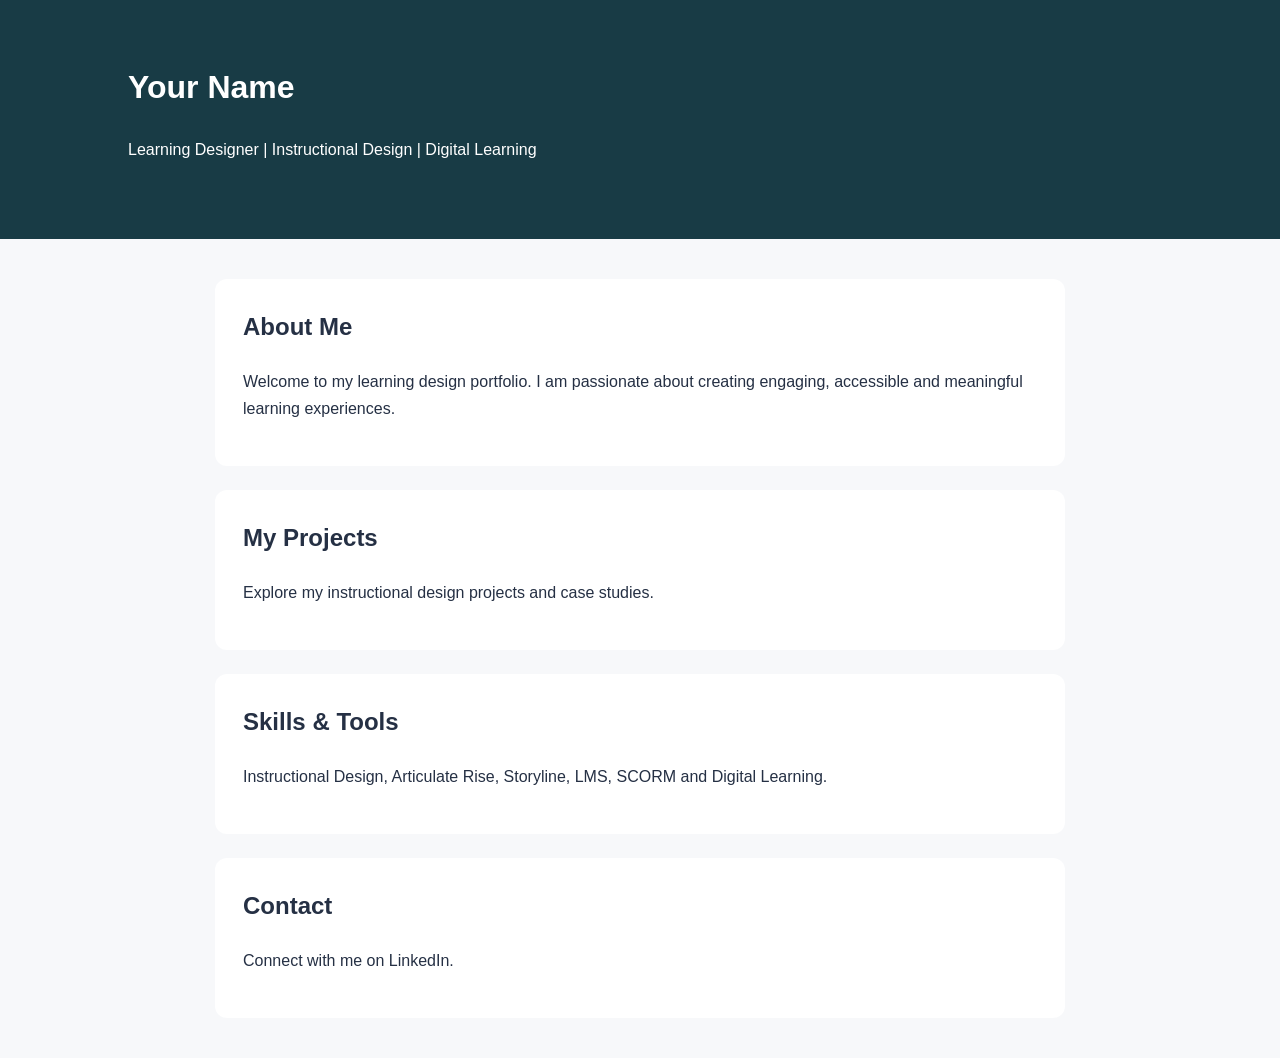
==== index.html @ a1af69f8 "Update index.html" ====
<!DOCTYPE html>
<html lang="en">
<head>
  <meta charset="UTF-8">
  <meta name="viewport" content="width=device-width, initial-scale=1.0">
  <title>My Learning Design Portfolio</title>
  <style>
    body {
      font-family: Arial, sans-serif;
      background: #f7f8fa;
      color: #253044;
      margin: 0;
      line-height: 1.7;
    }

    header {
      background: #183b45;
      color: white;
      padding: 60px 10%;
    }

    main {
      max-width: 850px;
      margin: 40px auto;
      padding: 0 24px;
    }

    section {
      background: white;
      padding: 28px;
      margin-bottom: 24px;
      border-radius: 12px;
    }

    h1, h2 {
      margin-top: 0;
    }

    a {
      color: #187b80;
    }
  </style>
</head>

<body>

  <header>
    <h1>Your Name</h1>
    <p>Learning Designer | Instructional Design | Digital Learning</p>
  </header>

  <main>

    <section>
      <h2>About Me</h2>
      <p>
        Welcome to my learning design portfolio.
        I am passionate about creating engaging,
        accessible and meaningful learning experiences.
      </p>
    </section>

    <section>
      <h2>My Projects</h2>
      <p>Explore my instructional design projects and case studies.</p>
    </section>

    <section>
      <h2>Skills & Tools</h2>
      <p>Instructional Design, Articulate Rise,
      Storyline, LMS, SCORM and Digital Learning.</p>
    </section>

    <section>
      <h2>Contact</h2>
      <p>Connect with me on LinkedIn.</p>
    </section>

  </main>

</body>
</html>
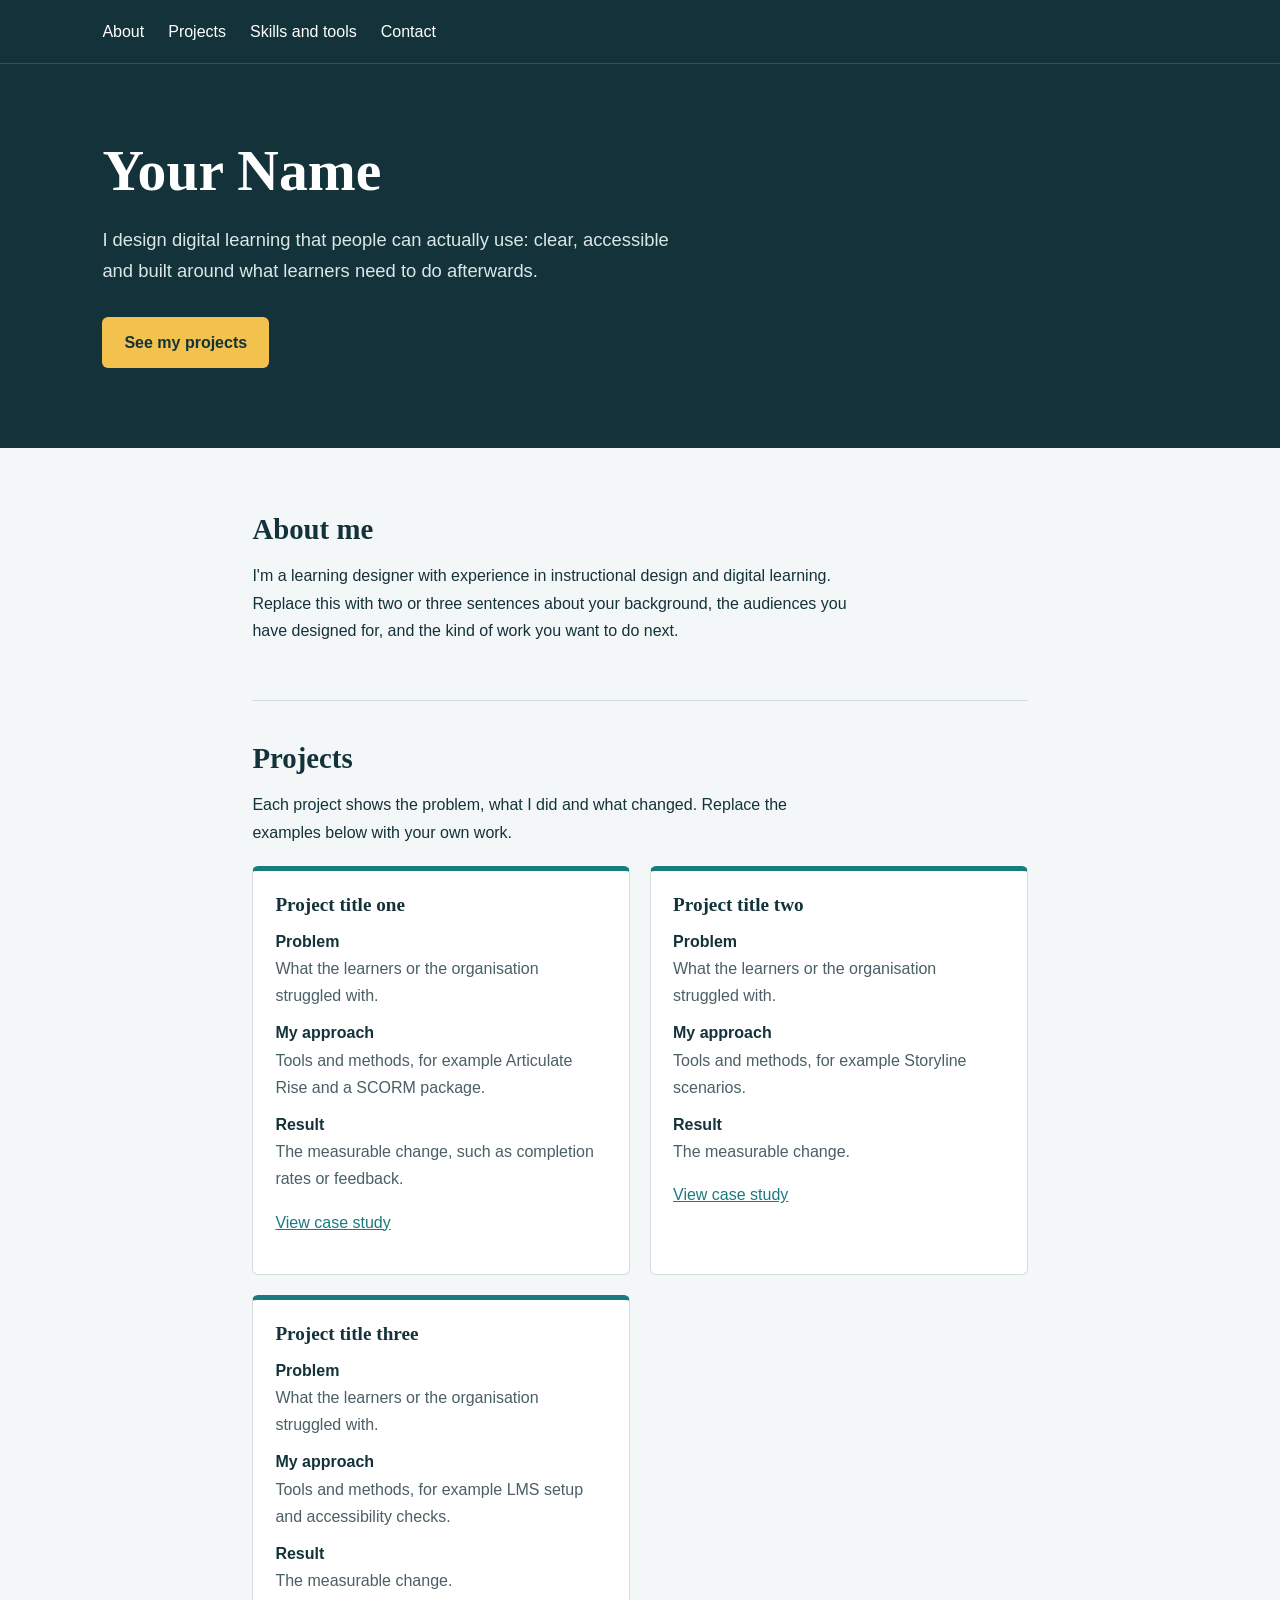
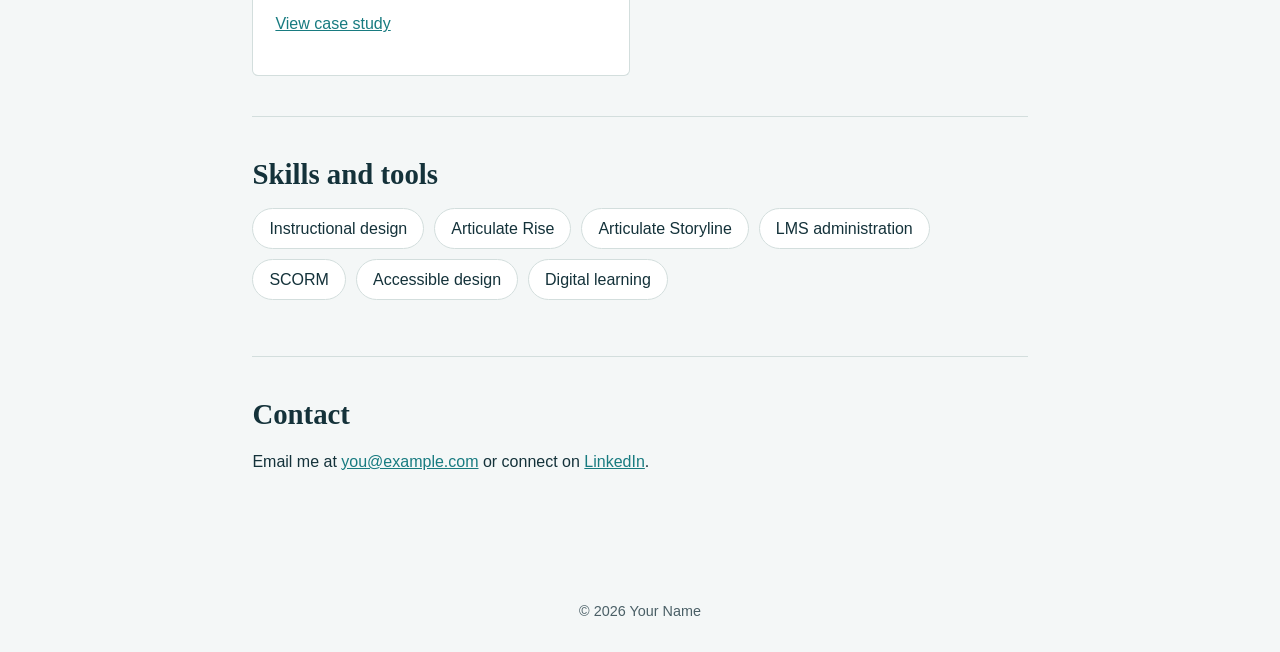
==== commit f46cb4c3: "Update index.html" ====
--- a/index.html
+++ b/index.html
@@ -3,80 +3,223 @@
 <head>
   <meta charset="UTF-8">
   <meta name="viewport" content="width=device-width, initial-scale=1.0">
-  <title>My Learning Design Portfolio</title>
+  <title>Your Name | Learning Designer</title>
+  <meta name="description" content="Portfolio of Your Name, a learning designer creating accessible, engaging digital learning experiences.">
   <style>
+    :root {
+      --ink: #14323a;
+      --paper: #f4f7f7;
+      --card: #ffffff;
+      --teal: #187b80;
+      --mark: #f2c14e;
+      --line: #d3dedd;
+      --muted: #4a5f66;
+    }
+
+    * { box-sizing: border-box; }
+    html { scroll-behavior: smooth; }
+
     body {
-      font-family: Arial, sans-serif;
-      background: #f7f8fa;
-      color: #253044;
       margin: 0;
+      font-family: -apple-system, "Segoe UI", Roboto, Arial, sans-serif;
+      background: var(--paper);
+      color: var(--ink);
       line-height: 1.7;
     }
 
-    header {
-      background: #183b45;
-      color: white;
-      padding: 60px 10%;
-    }
-
-    main {
-      max-width: 850px;
-      margin: 40px auto;
-      padding: 0 24px;
-    }
-
-    section {
-      background: white;
-      padding: 28px;
-      margin-bottom: 24px;
-      border-radius: 12px;
-    }
-
-    h1, h2 {
-      margin-top: 0;
-    }
-
-    a {
-      color: #187b80;
+    h1, h2, h3 {
+      font-family: Georgia, "Times New Roman", serif;
+      line-height: 1.2;
+      margin: 0 0 12px;
+    }
+
+    a { color: var(--teal); }
+    a:focus-visible, .btn:focus-visible {
+      outline: 3px solid var(--mark);
+      outline-offset: 3px;
+    }
+
+    .skip {
+      position: absolute;
+      left: -999px;
+      background: var(--mark);
+      color: var(--ink);
+      padding: 8px 14px;
+    }
+    .skip:focus { left: 8px; top: 8px; z-index: 10; }
+
+    header { background: var(--ink); color: #fff; }
+
+    nav {
+      display: flex;
+      flex-wrap: wrap;
+      gap: 8px 24px;
+      padding: 18px 8%;
+      border-bottom: 1px solid rgba(255,255,255,.15);
+    }
+    nav a { color: #fff; text-decoration: none; }
+    nav a:hover { text-decoration: underline; text-underline-offset: 5px; }
+
+    .hero { padding: 72px 8% 80px; max-width: 980px; }
+    .hero h1 { font-size: clamp(2.2rem, 6vw, 3.6rem); }
+    .hero p { font-size: 1.15rem; max-width: 56ch; color: #dbe7e7; }
+
+    .btn {
+      display: inline-block;
+      background: var(--mark);
+      color: var(--ink);
+      font-weight: 700;
+      padding: 12px 22px;
+      border-radius: 6px;
+      text-decoration: none;
+      margin-top: 12px;
+    }
+
+    main { max-width: 980px; margin: 0 auto; padding: 24px 8% 40px; }
+    section { padding: 40px 0; border-bottom: 1px solid var(--line); }
+    section:last-child { border-bottom: 0; }
+    section > h2 { font-size: 1.8rem; }
+    section > p { max-width: 68ch; }
+
+    .projects {
+      display: grid;
+      grid-template-columns: repeat(auto-fit, minmax(260px, 1fr));
+      gap: 20px;
+      margin-top: 20px;
+    }
+
+    .project {
+      background: var(--card);
+      border: 1px solid var(--line);
+      border-top: 5px solid var(--teal);
+      border-radius: 6px;
+      padding: 22px;
+    }
+    .project h3 { font-size: 1.2rem; }
+    .project dl { margin: 12px 0 0; }
+    .project dt { font-weight: 700; margin-top: 10px; }
+    .project dd { margin: 0; color: var(--muted); }
+
+    .skills { list-style: none; padding: 0; display: flex; flex-wrap: wrap; gap: 10px; }
+    .skills li {
+      background: var(--card);
+      border: 1px solid var(--line);
+      border-radius: 999px;
+      padding: 6px 16px;
+    }
+
+    footer {
+      text-align: center;
+      padding: 28px 8%;
+      color: var(--muted);
+      font-size: .9rem;
+    }
+
+    @media (prefers-reduced-motion: reduce) {
+      html { scroll-behavior: auto; }
     }
   </style>
 </head>
 
 <body>
+  <a class="skip" href="#main">Skip to content</a>
 
   <header>
-    <h1>Your Name</h1>
-    <p>Learning Designer | Instructional Design | Digital Learning</p>
+    <nav aria-label="Main">
+      <a href="#about">About</a>
+      <a href="#projects">Projects</a>
+      <a href="#skills">Skills and tools</a>
+      <a href="#contact">Contact</a>
+    </nav>
+    <div class="hero">
+      <h1>Your Name</h1>
+      <p>I design digital learning that people can actually use: clear, accessible and built around what learners need to do afterwards.</p>
+      <a class="btn" href="#projects">See my projects</a>
+    </div>
   </header>
 
-  <main>
-
-    <section>
-      <h2>About Me</h2>
+  <main id="main">
+
+    <section id="about">
+      <h2>About me</h2>
       <p>
-        Welcome to my learning design portfolio.
-        I am passionate about creating engaging,
-        accessible and meaningful learning experiences.
+        I'm a learning designer with experience in instructional design and digital learning.
+        Replace this with two or three sentences about your background, the audiences you
+        have designed for, and the kind of work you want to do next.
       </p>
     </section>
 
-    <section>
-      <h2>My Projects</h2>
-      <p>Explore my instructional design projects and case studies.</p>
-    </section>
-
-    <section>
-      <h2>Skills & Tools</h2>
-      <p>Instructional Design, Articulate Rise,
-      Storyline, LMS, SCORM and Digital Learning.</p>
-    </section>
-
-    <section>
+    <section id="projects">
+      <h2>Projects</h2>
+      <p>Each project shows the problem, what I did and what changed. Replace the examples below with your own work.</p>
+
+      <div class="projects">
+        <article class="project">
+          <h3>Project title one</h3>
+          <dl>
+            <dt>Problem</dt>
+            <dd>What the learners or the organisation struggled with.</dd>
+            <dt>My approach</dt>
+            <dd>Tools and methods, for example Articulate Rise and a SCORM package.</dd>
+            <dt>Result</dt>
+            <dd>The measurable change, such as completion rates or feedback.</dd>
+          </dl>
+          <p><a href="#">View case study</a></p>
+        </article>
+
+        <article class="project">
+          <h3>Project title two</h3>
+          <dl>
+            <dt>Problem</dt>
+            <dd>What the learners or the organisation struggled with.</dd>
+            <dt>My approach</dt>
+            <dd>Tools and methods, for example Storyline scenarios.</dd>
+            <dt>Result</dt>
+            <dd>The measurable change.</dd>
+          </dl>
+          <p><a href="#">View case study</a></p>
+        </article>
+
+        <article class="project">
+          <h3>Project title three</h3>
+          <dl>
+            <dt>Problem</dt>
+            <dd>What the learners or the organisation struggled with.</dd>
+            <dt>My approach</dt>
+            <dd>Tools and methods, for example LMS setup and accessibility checks.</dd>
+            <dt>Result</dt>
+            <dd>The measurable change.</dd>
+          </dl>
+          <p><a href="#">View case study</a></p>
+        </article>
+      </div>
+    </section>
+
+    <section id="skills">
+      <h2>Skills and tools</h2>
+      <ul class="skills">
+        <li>Instructional design</li>
+        <li>Articulate Rise</li>
+        <li>Articulate Storyline</li>
+        <li>LMS administration</li>
+        <li>SCORM</li>
+        <li>Accessible design</li>
+        <li>Digital learning</li>
+      </ul>
+    </section>
+
+    <section id="contact">
       <h2>Contact</h2>
-      <p>Connect with me on LinkedIn.</p>
+      <p>
+        Email me at <a href="mailto:you@example.com">you@example.com</a>
+        or connect on <a href="https://www.linkedin.com/in/your-profile" target="_blank" rel="noopener">LinkedIn</a>.
+      </p>
     </section>
 
   </main>
 
+  <footer>
+    &copy; 2026 Your Name
+  </footer>
 </body>
 </html>
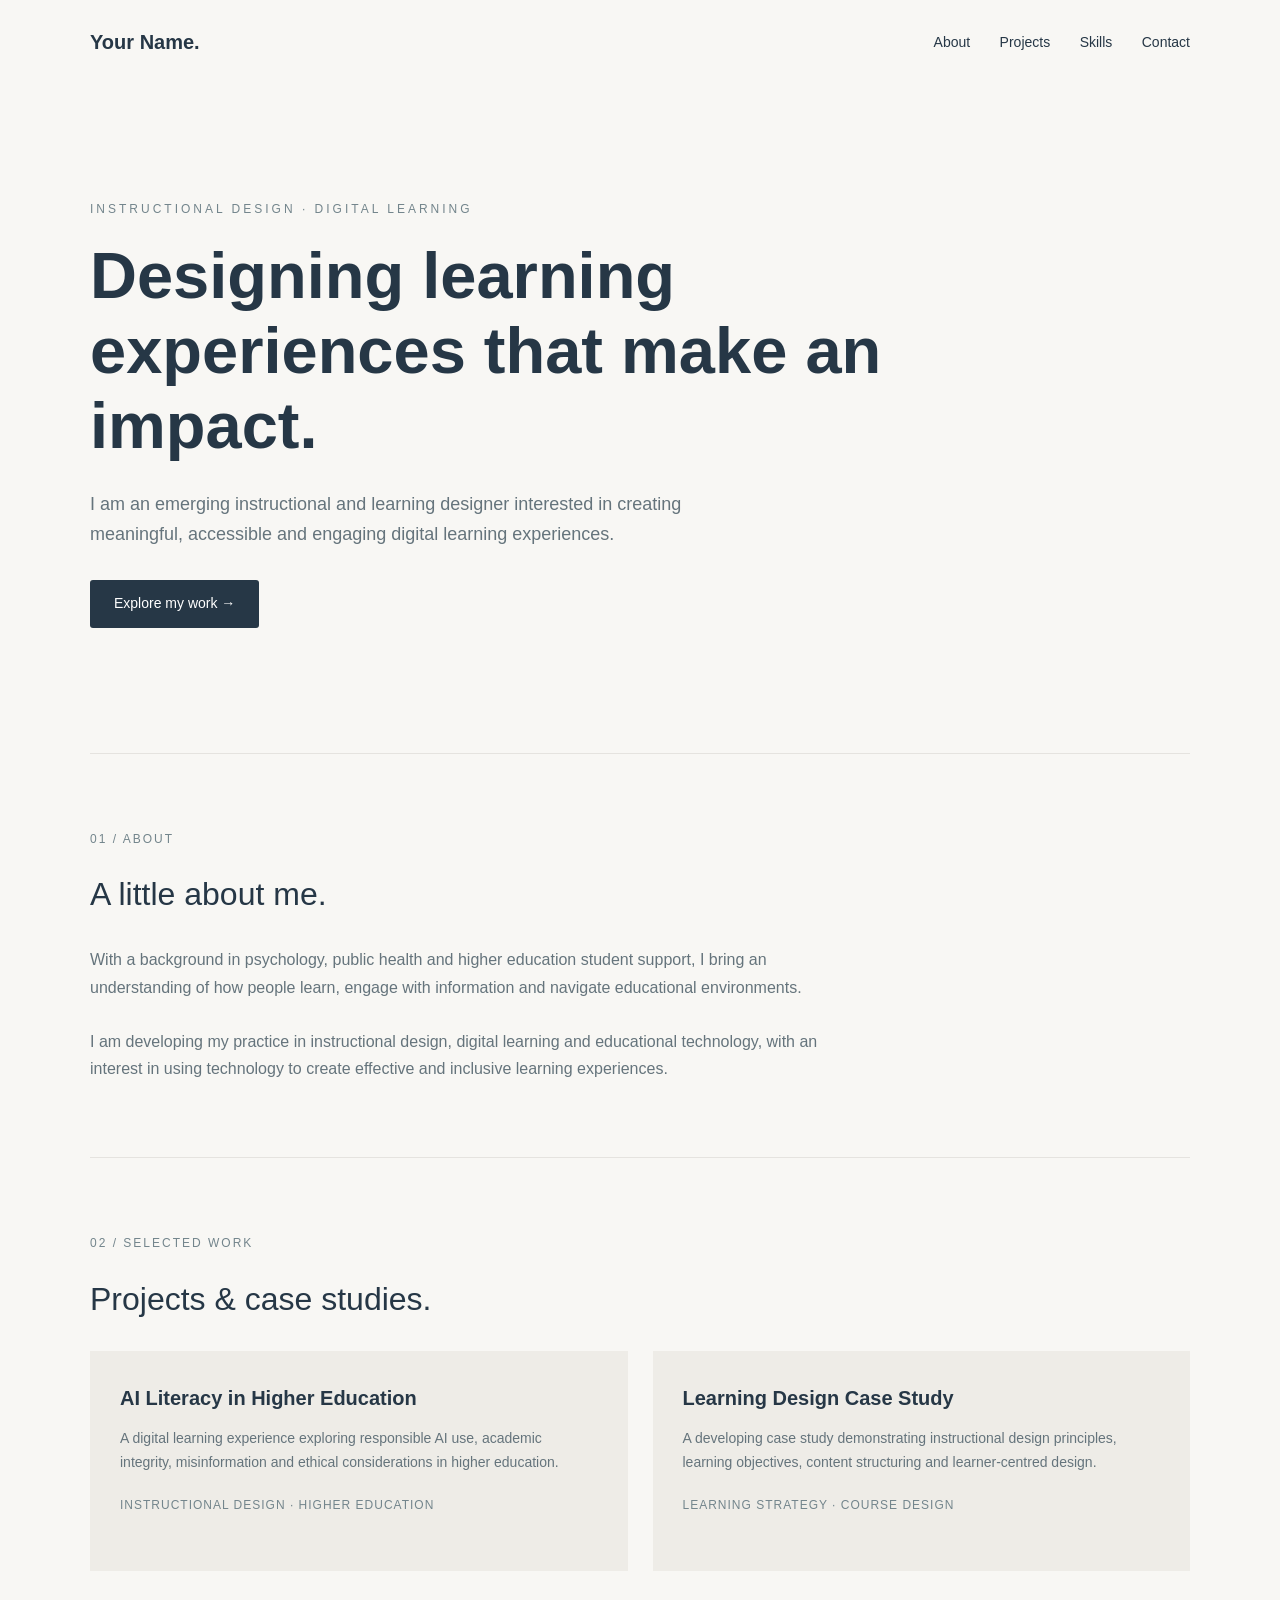
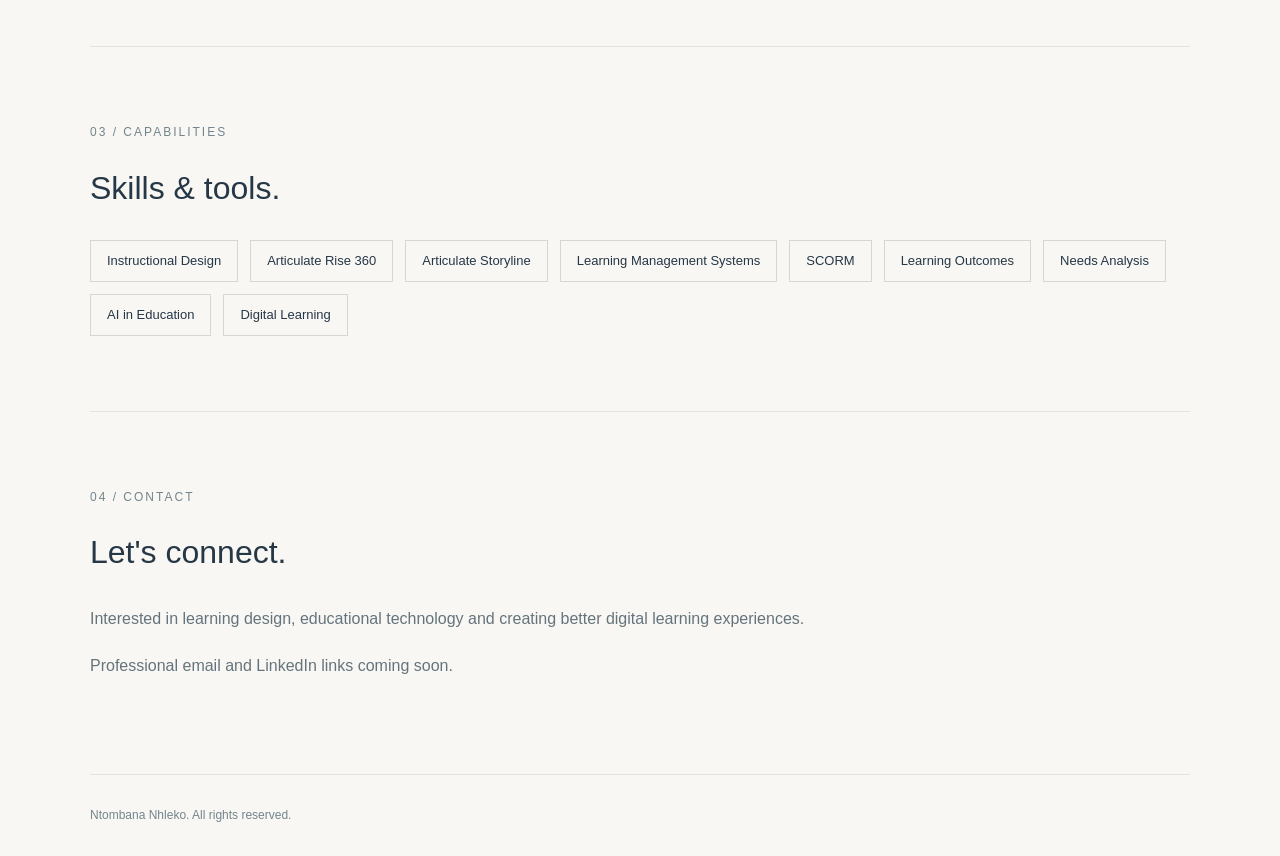
==== commit ba63cff4: "Update index.html Create initial portfolio homepage" ====
--- a/index.html
+++ b/index.html
@@ -1,225 +1,311 @@
 <!DOCTYPE html>
 <html lang="en">
 <head>
-  <meta charset="UTF-8">
-  <meta name="viewport" content="width=device-width, initial-scale=1.0">
-  <title>Your Name | Learning Designer</title>
-  <meta name="description" content="Portfolio of Your Name, a learning designer creating accessible, engaging digital learning experiences.">
-  <style>
-    :root {
-      --ink: #14323a;
-      --paper: #f4f7f7;
-      --card: #ffffff;
-      --teal: #187b80;
-      --mark: #f2c14e;
-      --line: #d3dedd;
-      --muted: #4a5f66;
-    }
-
-    * { box-sizing: border-box; }
-    html { scroll-behavior: smooth; }
-
-    body {
-      margin: 0;
-      font-family: -apple-system, "Segoe UI", Roboto, Arial, sans-serif;
-      background: var(--paper);
-      color: var(--ink);
-      line-height: 1.7;
-    }
-
-    h1, h2, h3 {
-      font-family: Georgia, "Times New Roman", serif;
-      line-height: 1.2;
-      margin: 0 0 12px;
-    }
-
-    a { color: var(--teal); }
-    a:focus-visible, .btn:focus-visible {
-      outline: 3px solid var(--mark);
-      outline-offset: 3px;
-    }
-
-    .skip {
-      position: absolute;
-      left: -999px;
-      background: var(--mark);
-      color: var(--ink);
-      padding: 8px 14px;
-    }
-    .skip:focus { left: 8px; top: 8px; z-index: 10; }
-
-    header { background: var(--ink); color: #fff; }
-
-    nav {
-      display: flex;
-      flex-wrap: wrap;
-      gap: 8px 24px;
-      padding: 18px 8%;
-      border-bottom: 1px solid rgba(255,255,255,.15);
-    }
-    nav a { color: #fff; text-decoration: none; }
-    nav a:hover { text-decoration: underline; text-underline-offset: 5px; }
-
-    .hero { padding: 72px 8% 80px; max-width: 980px; }
-    .hero h1 { font-size: clamp(2.2rem, 6vw, 3.6rem); }
-    .hero p { font-size: 1.15rem; max-width: 56ch; color: #dbe7e7; }
-
-    .btn {
-      display: inline-block;
-      background: var(--mark);
-      color: var(--ink);
-      font-weight: 700;
-      padding: 12px 22px;
-      border-radius: 6px;
-      text-decoration: none;
-      margin-top: 12px;
-    }
-
-    main { max-width: 980px; margin: 0 auto; padding: 24px 8% 40px; }
-    section { padding: 40px 0; border-bottom: 1px solid var(--line); }
-    section:last-child { border-bottom: 0; }
-    section > h2 { font-size: 1.8rem; }
-    section > p { max-width: 68ch; }
-
-    .projects {
-      display: grid;
-      grid-template-columns: repeat(auto-fit, minmax(260px, 1fr));
-      gap: 20px;
-      margin-top: 20px;
-    }
-
-    .project {
-      background: var(--card);
-      border: 1px solid var(--line);
-      border-top: 5px solid var(--teal);
-      border-radius: 6px;
-      padding: 22px;
-    }
-    .project h3 { font-size: 1.2rem; }
-    .project dl { margin: 12px 0 0; }
-    .project dt { font-weight: 700; margin-top: 10px; }
-    .project dd { margin: 0; color: var(--muted); }
-
-    .skills { list-style: none; padding: 0; display: flex; flex-wrap: wrap; gap: 10px; }
-    .skills li {
-      background: var(--card);
-      border: 1px solid var(--line);
-      border-radius: 999px;
-      padding: 6px 16px;
-    }
-
-    footer {
-      text-align: center;
-      padding: 28px 8%;
-      color: var(--muted);
-      font-size: .9rem;
-    }
-
-    @media (prefers-reduced-motion: reduce) {
-      html { scroll-behavior: auto; }
-    }
-  </style>
+    <meta charset="UTF-8">
+    <meta name="viewport" content="width=device-width, initial-scale=1.0">
+    <title>Ntombana Nhleko \| Instructional Designer</title>
+    <meta name="description" content="Instructional design, digital learning and educational technology portfolio.">
+
+    <style>
+        * {
+            margin: 0;
+            padding: 0;
+            box-sizing: border-box;
+        }
+
+        html {
+            scroll-behavior: smooth;
+        }
+
+        body {
+            font-family: Arial, sans-serif;
+            background: #f8f7f4;
+            color: #263746;
+            line-height: 1.7;
+        }
+
+        .container {
+            width: 88%;
+            max-width: 1100px;
+            margin: auto;
+        }
+
+        nav {
+            display: flex;
+            justify-content: space-between;
+            align-items: center;
+            padding: 25px 0;
+        }
+
+        .logo {
+            font-size: 20px;
+            font-weight: bold;
+        }
+
+        nav a {
+            text-decoration: none;
+            color: #263746;
+            margin-left: 25px;
+            font-size: 14px;
+        }
+
+        .hero {
+            padding: 115px 0 125px;
+            max-width: 800px;
+        }
+
+        .eyebrow {
+            text-transform: uppercase;
+            letter-spacing: 3px;
+            font-size: 12px;
+            color: #73858c;
+            margin-bottom: 20px;
+        }
+
+        h1 {
+            font-size: clamp(38px, 6vw, 65px);
+            line-height: 1.15;
+            margin-bottom: 25px;
+            font-weight: 600;
+        }
+
+        .hero p {
+            font-size: 18px;
+            color: #65747c;
+            max-width: 650px;
+            margin-bottom: 30px;
+        }
+
+        .button {
+            display: inline-block;
+            background: #263746;
+            color: white;
+            padding: 12px 24px;
+            text-decoration: none;
+            font-size: 14px;
+            border-radius: 3px;
+        }
+
+        section {
+            padding: 75px 0;
+            border-top: 1px solid #e5e3df;
+        }
+
+        .section-label {
+            font-size: 12px;
+            text-transform: uppercase;
+            letter-spacing: 2px;
+            color: #73858c;
+            margin-bottom: 18px;
+        }
+
+        h2 {
+            font-size: 32px;
+            margin-bottom: 25px;
+            font-weight: 500;
+        }
+
+        .about-text {
+            max-width: 750px;
+            color: #65747c;
+        }
+
+        .projects {
+            display: grid;
+            grid-template-columns: repeat(2, 1fr);
+            gap: 25px;
+        }
+
+        .project {
+            background: #eeece7;
+            padding: 30px;
+            min-height: 220px;
+        }
+
+        .project h3 {
+            margin-bottom: 12px;
+            font-size: 20px;
+        }
+
+        .project p {
+            color: #65747c;
+            font-size: 14px;
+        }
+
+        .project span {
+            display: inline-block;
+            margin-top: 20px;
+            font-size: 12px;
+            color: #73858c;
+            text-transform: uppercase;
+            letter-spacing: 1px;
+        }
+
+        .skills {
+            display: flex;
+            flex-wrap: wrap;
+            gap: 12px;
+        }
+
+        .skill {
+            border: 1px solid #d7d6d1;
+            padding: 9px 16px;
+            font-size: 13px;
+        }
+
+        .contact p {
+            color: #65747c;
+            margin-bottom: 20px;
+        }
+
+        footer {
+            padding: 30px 0;
+            border-top: 1px solid #e5e3df;
+            color: #73858c;
+            font-size: 12px;
+        }
+
+        @media (max-width: 650px) {
+            nav {
+                align-items: flex-start;
+                gap: 15px;
+                flex-direction: column;
+            }
+
+            nav a {
+                margin-left: 0;
+                margin-right: 15px;
+            }
+
+            .hero {
+                padding: 75px 0;
+            }
+
+            .projects {
+                grid-template-columns: 1fr;
+            }
+        }
+    </style>
 </head>
 
 <body>
-  <a class="skip" href="#main">Skip to content</a>
-
-  <header>
-    <nav aria-label="Main">
-      <a href="#about">About</a>
-      <a href="#projects">Projects</a>
-      <a href="#skills">Skills and tools</a>
-      <a href="#contact">Contact</a>
-    </nav>
-    <div class="hero">
-      <h1>Your Name</h1>
-      <p>I design digital learning that people can actually use: clear, accessible and built around what learners need to do afterwards.</p>
-      <a class="btn" href="#projects">See my projects</a>
+
+    <div class="container">
+
+        <nav>
+            <div class="logo">Your Name.</div>
+            <div>
+                <a href="#about">About</a>
+                <a href="#work">Projects</a>
+                <a href="#skills">Skills</a>
+                <a href="#contact">Contact</a>
+            </div>
+        </nav>
+
+        <header class="hero">
+            <div class="eyebrow">Instructional Design · Digital Learning</div>
+
+            <h1>Designing learning experiences that make an impact.</h1>
+
+            <p>
+                I am an emerging instructional and learning designer
+                interested in creating meaningful, accessible and
+                engaging digital learning experiences.
+            </p>
+
+            <a href="#work" class="button">Explore my work →</a>
+        </header>
+
+        <section id="about">
+            <div class="section-label">01 / About</div>
+
+            <h2>A little about me.</h2>
+
+            <div class="about-text">
+                <p>
+                    With a background in psychology, public health and
+                    higher education student support, I bring an
+                    understanding of how people learn, engage with
+                    information and navigate educational environments.
+                </p>
+                <br>
+                <p>
+                    I am developing my practice in instructional design,
+                    digital learning and educational technology, with
+                    an interest in using technology to create effective
+                    and inclusive learning experiences.
+                </p>
+            </div>
+        </section>
+
+        <section id="work">
+            <div class="section-label">02 / Selected work</div>
+
+            <h2>Projects & case studies.</h2>
+
+            <div class="projects">
+
+                <div class="project">
+                    <h3>AI Literacy in Higher Education</h3>
+                    <p>
+                        A digital learning experience exploring
+                        responsible AI use, academic integrity,
+                        misinformation and ethical considerations
+                        in higher education.
+                    </p>
+                    <span>Instructional Design · Higher Education</span>
+                </div>
+
+                <div class="project">
+                    <h3>Learning Design Case Study</h3>
+                    <p>
+                        A developing case study demonstrating
+                        instructional design principles, learning
+                        objectives, content structuring and
+                        learner-centred design.
+                    </p>
+                    <span>Learning Strategy · Course Design</span>
+                </div>
+
+            </div>
+        </section>
+
+        <section id="skills">
+            <div class="section-label">03 / Capabilities</div>
+
+            <h2>Skills & tools.</h2>
+
+            <div class="skills">
+                <span class="skill">Instructional Design</span>
+                <span class="skill">Articulate Rise 360</span>
+                <span class="skill">Articulate Storyline</span>
+                <span class="skill">Learning Management Systems</span>
+                <span class="skill">SCORM</span>
+                <span class="skill">Learning Outcomes</span>
+                <span class="skill">Needs Analysis</span>
+                <span class="skill">AI in Education</span>
+                <span class="skill">Digital Learning</span>
+            </div>
+        </section>
+
+        <section id="contact" class="contact">
+            <div class="section-label">04 / Contact</div>
+
+            <h2>Let's connect.</h2>
+
+            <p>
+                Interested in learning design, educational technology
+                and creating better digital learning experiences.
+            </p>
+
+            <p>Professional email and LinkedIn links coming soon.</p>
+        </section>
+
+        <footer>
+            Ntombana Nhleko. All rights reserved.
+        </footer>
+
     </div>
-  </header>
-
-  <main id="main">
-
-    <section id="about">
-      <h2>About me</h2>
-      <p>
-        I'm a learning designer with experience in instructional design and digital learning.
-        Replace this with two or three sentences about your background, the audiences you
-        have designed for, and the kind of work you want to do next.
-      </p>
-    </section>
-
-    <section id="projects">
-      <h2>Projects</h2>
-      <p>Each project shows the problem, what I did and what changed. Replace the examples below with your own work.</p>
-
-      <div class="projects">
-        <article class="project">
-          <h3>Project title one</h3>
-          <dl>
-            <dt>Problem</dt>
-            <dd>What the learners or the organisation struggled with.</dd>
-            <dt>My approach</dt>
-            <dd>Tools and methods, for example Articulate Rise and a SCORM package.</dd>
-            <dt>Result</dt>
-            <dd>The measurable change, such as completion rates or feedback.</dd>
-          </dl>
-          <p><a href="#">View case study</a></p>
-        </article>
-
-        <article class="project">
-          <h3>Project title two</h3>
-          <dl>
-            <dt>Problem</dt>
-            <dd>What the learners or the organisation struggled with.</dd>
-            <dt>My approach</dt>
-            <dd>Tools and methods, for example Storyline scenarios.</dd>
-            <dt>Result</dt>
-            <dd>The measurable change.</dd>
-          </dl>
-          <p><a href="#">View case study</a></p>
-        </article>
-
-        <article class="project">
-          <h3>Project title three</h3>
-          <dl>
-            <dt>Problem</dt>
-            <dd>What the learners or the organisation struggled with.</dd>
-            <dt>My approach</dt>
-            <dd>Tools and methods, for example LMS setup and accessibility checks.</dd>
-            <dt>Result</dt>
-            <dd>The measurable change.</dd>
-          </dl>
-          <p><a href="#">View case study</a></p>
-        </article>
-      </div>
-    </section>
-
-    <section id="skills">
-      <h2>Skills and tools</h2>
-      <ul class="skills">
-        <li>Instructional design</li>
-        <li>Articulate Rise</li>
-        <li>Articulate Storyline</li>
-        <li>LMS administration</li>
-        <li>SCORM</li>
-        <li>Accessible design</li>
-        <li>Digital learning</li>
-      </ul>
-    </section>
-
-    <section id="contact">
-      <h2>Contact</h2>
-      <p>
-        Email me at <a href="mailto:you@example.com">you@example.com</a>
-        or connect on <a href="https://www.linkedin.com/in/your-profile" target="_blank" rel="noopener">LinkedIn</a>.
-      </p>
-    </section>
-
-  </main>
-
-  <footer>
-    &copy; 2026 Your Name
-  </footer>
+
 </body>
 </html>
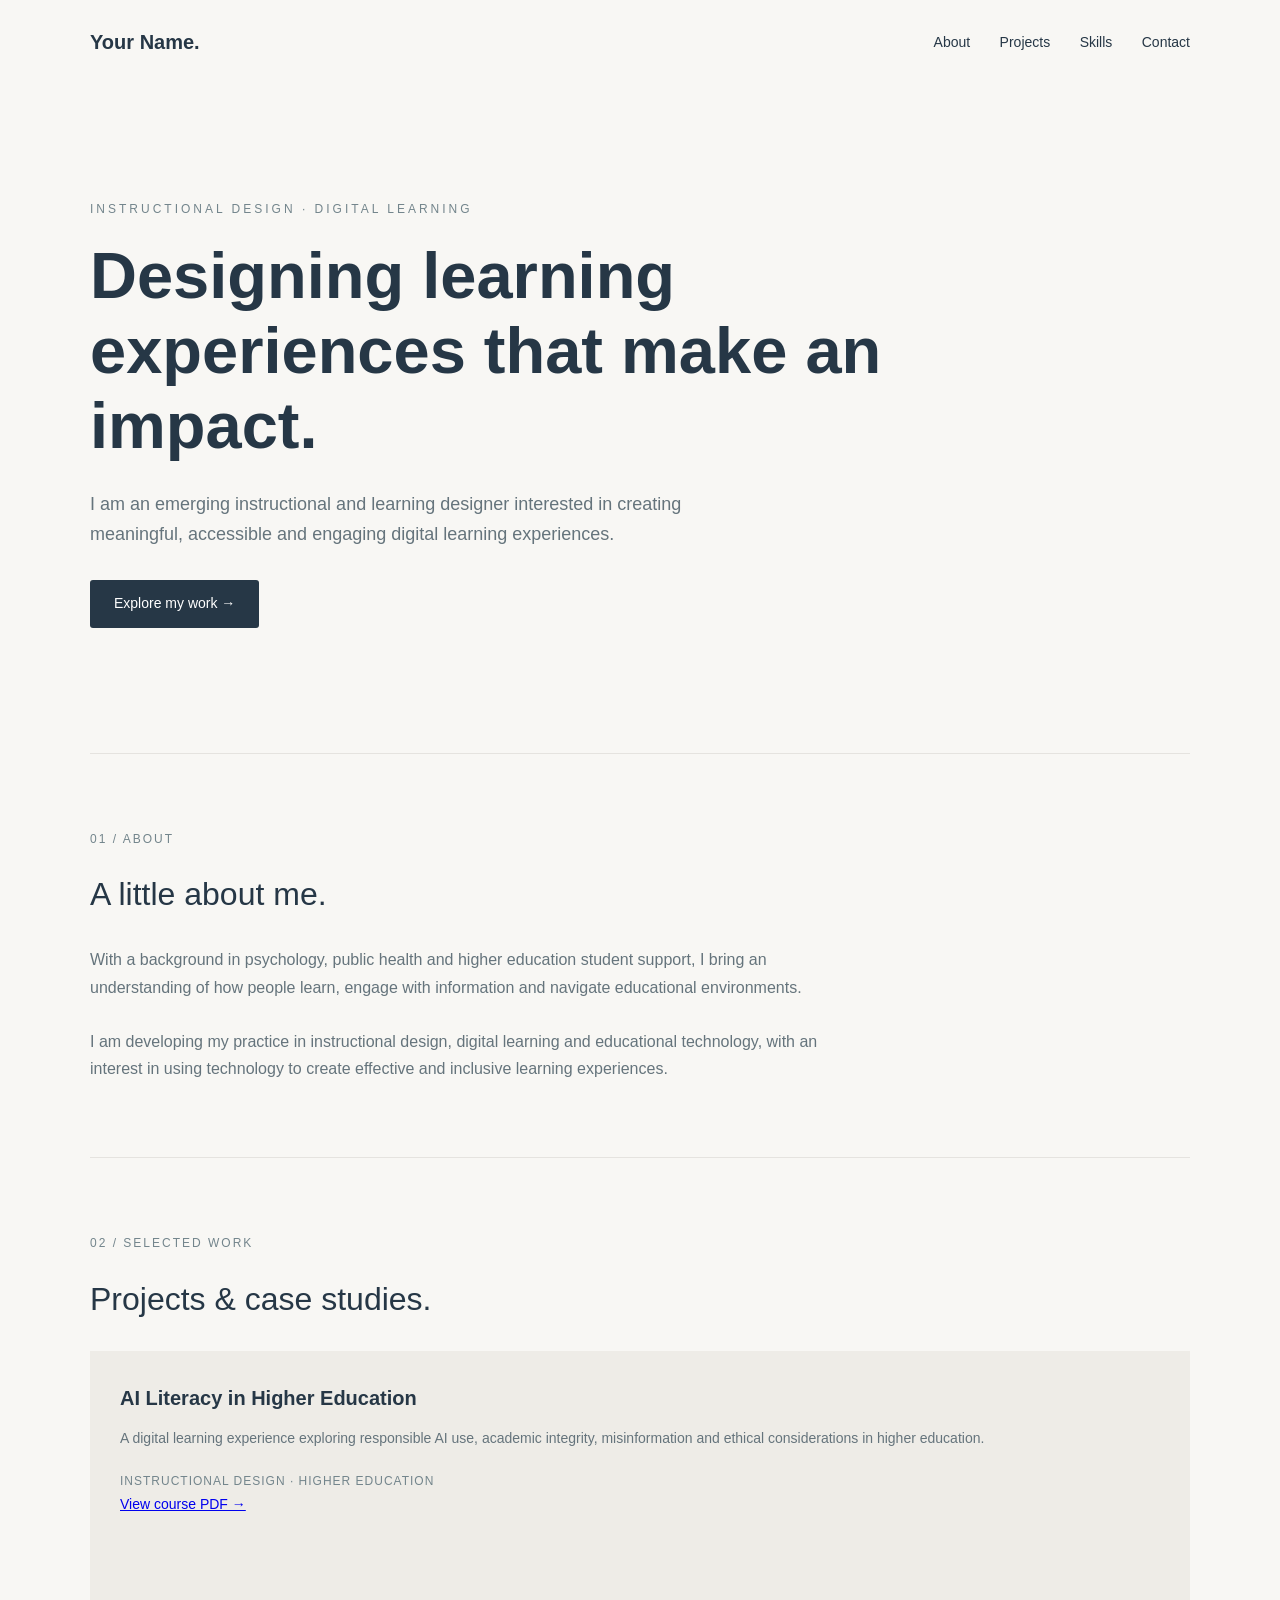
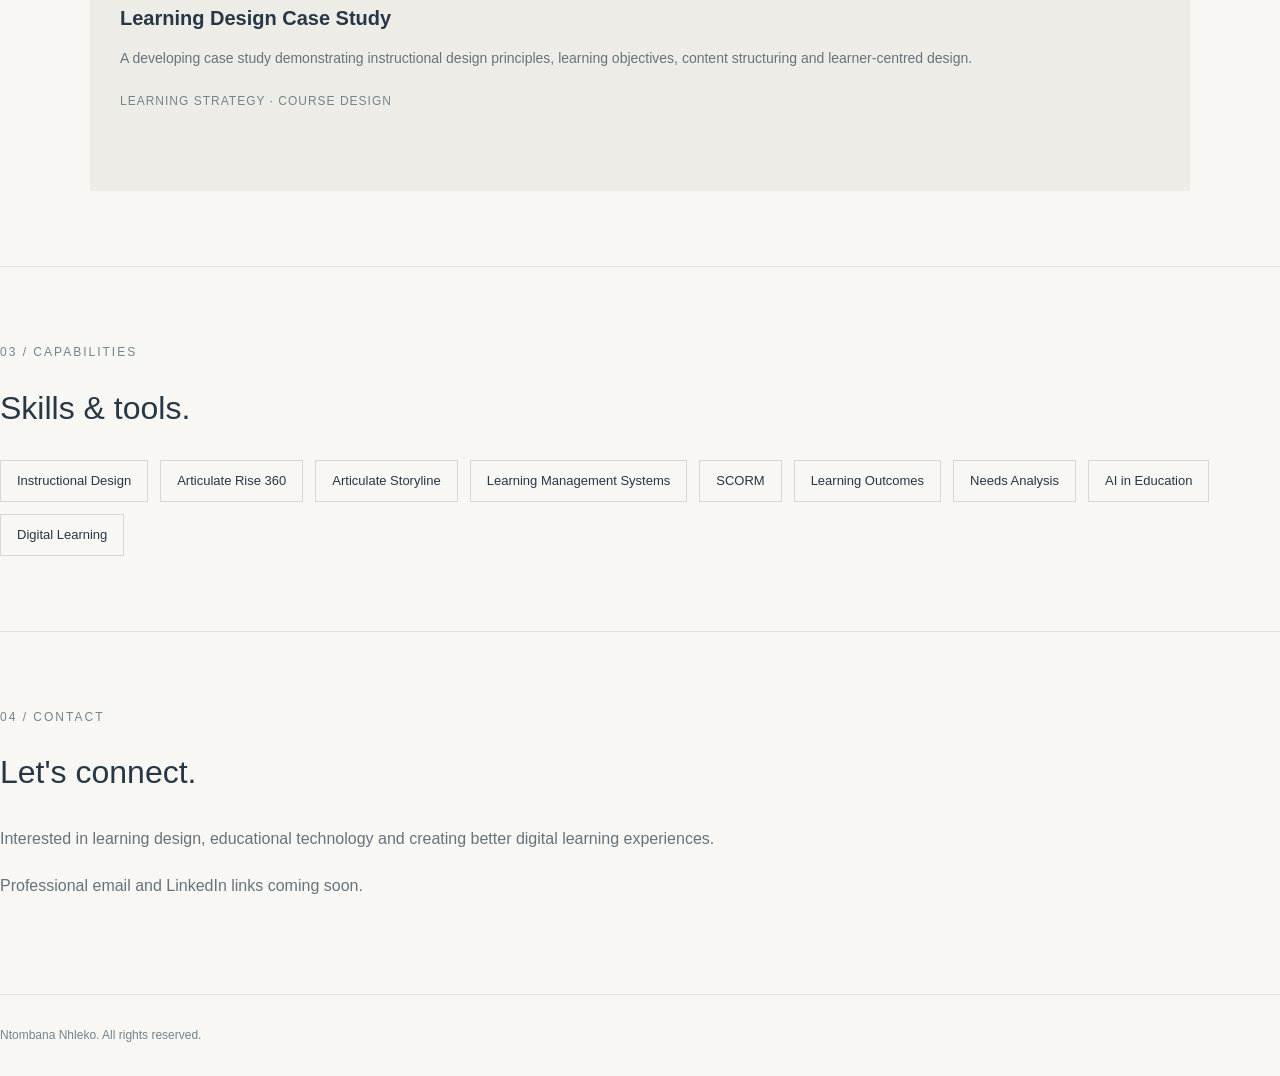
==== commit 0f5b54cd: "Add AI Literacy course PDF link" ====
--- a/index.html
+++ b/index.html
@@ -243,18 +243,21 @@
 
             <h2>Projects & case studies.</h2>
 
-            <div class="projects">
-
-                <div class="project">
-                    <h3>AI Literacy in Higher Education</h3>
-                    <p>
-                        A digital learning experience exploring
-                        responsible AI use, academic integrity,
-                        misinformation and ethical considerations
-                        in higher education.
-                    </p>
-                    <span>Instructional Design · Higher Education</span>
-                </div>
+            <div class="project">
+    <h3>AI Literacy in Higher Education</h3>
+    <p>
+        A digital learning experience exploring
+        responsible AI use, academic integrity,
+        misinformation and ethical considerations
+        in higher education.
+    </p>
+    <span>Instructional Design · Higher Education</span>
+    <p>
+        <a href="courses/ai-literacy/AI-Literacy-Course.pdf" target="_blank" rel="noopener noreferrer">
+            View course PDF →
+        </a>
+    </p>
+</div>
 
                 <div class="project">
                     <h3>Learning Design Case Study</h3>
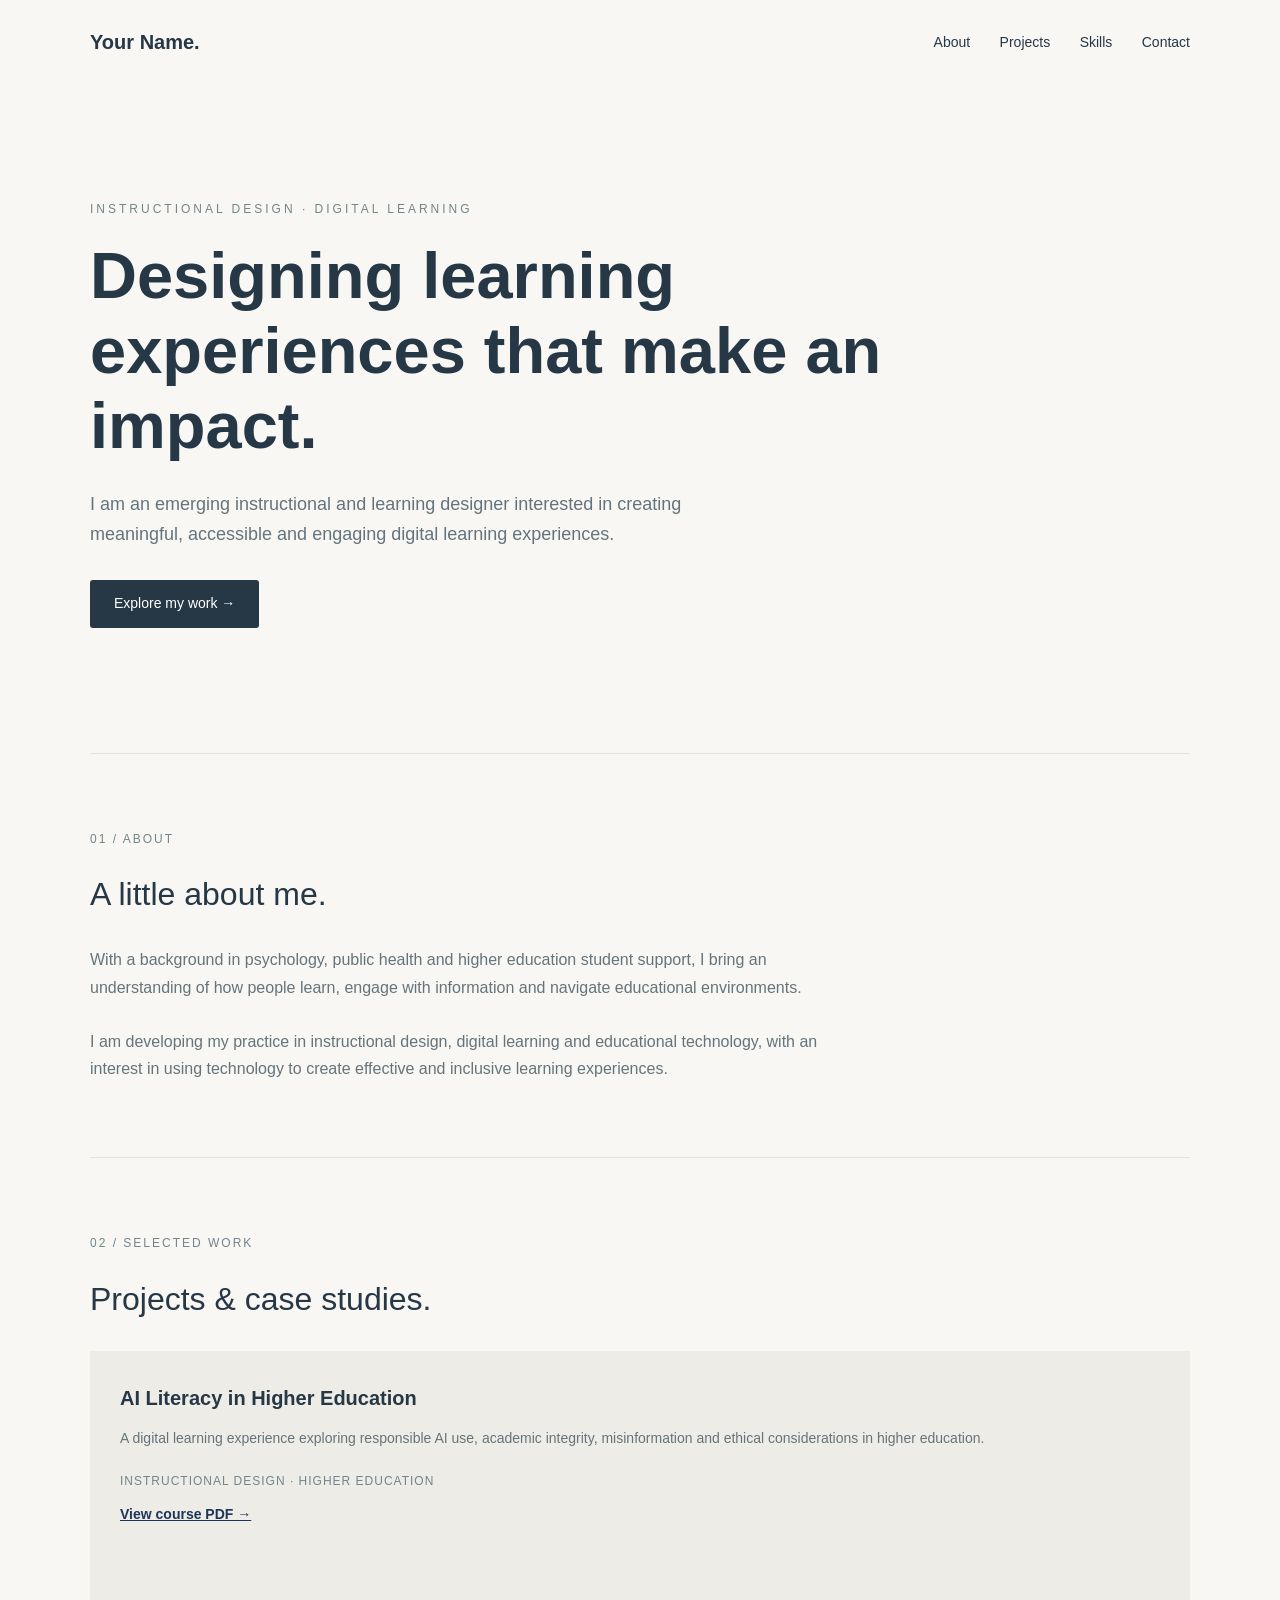
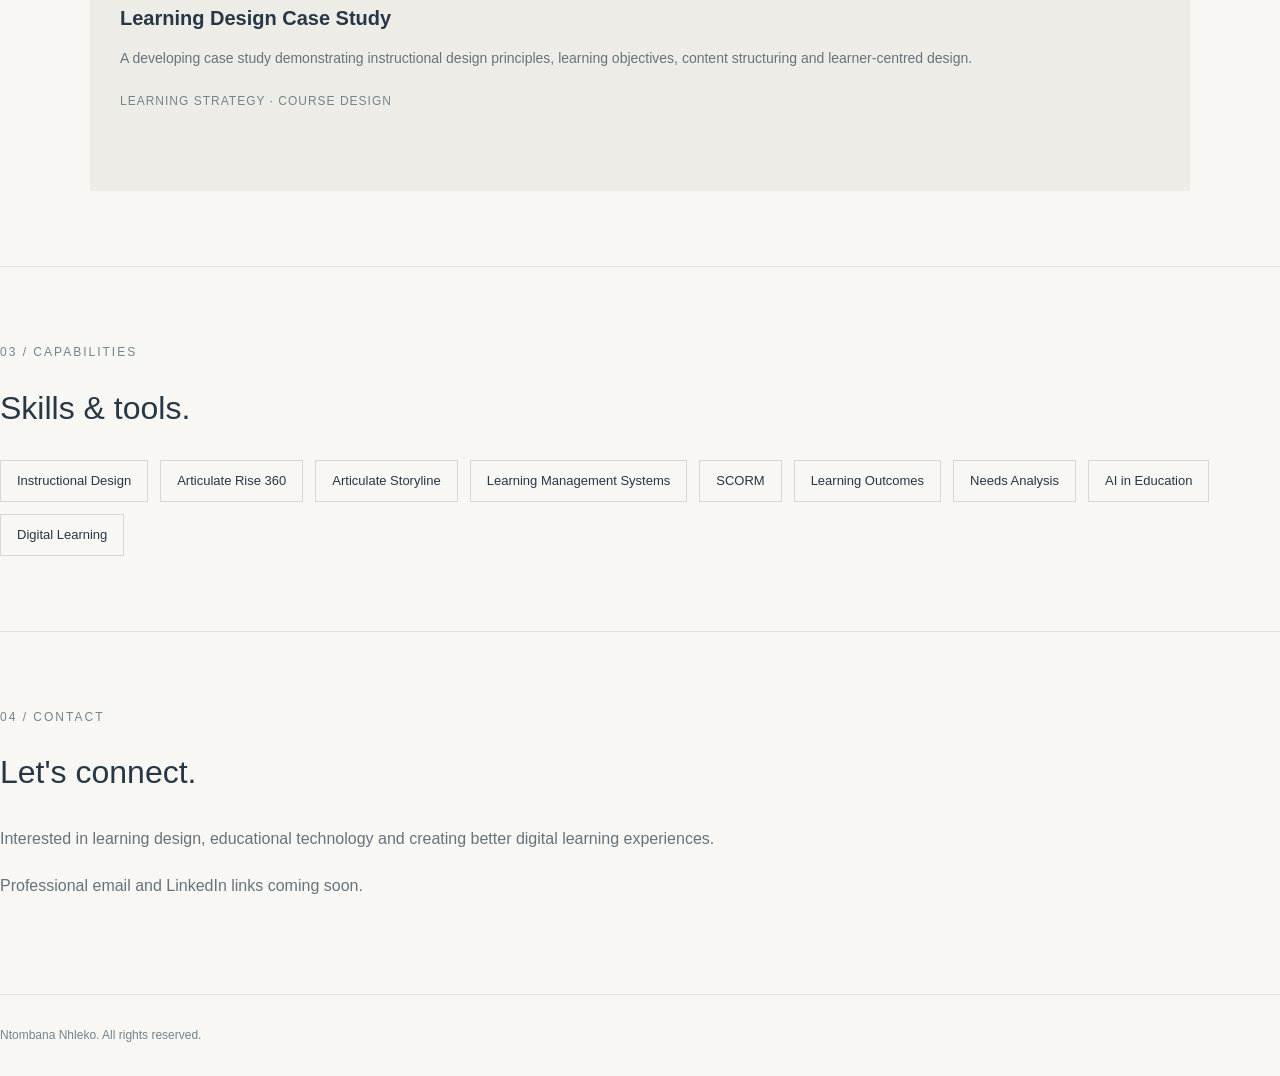
==== commit 9378cd5a: "Style AI Literacy course PDF link" ====
--- a/index.html
+++ b/index.html
@@ -140,7 +140,18 @@
             text-transform: uppercase;
             letter-spacing: 1px;
         }
-
+        
+.project a {
+    display: inline-block;
+    margin-top: 10px;
+    color: #1d3557;
+    font-weight: 600;
+    text-decoration: underline;
+}
+
+.project a:hover {
+    color: #457b9d;
+}
         .skills {
             display: flex;
             flex-wrap: wrap;
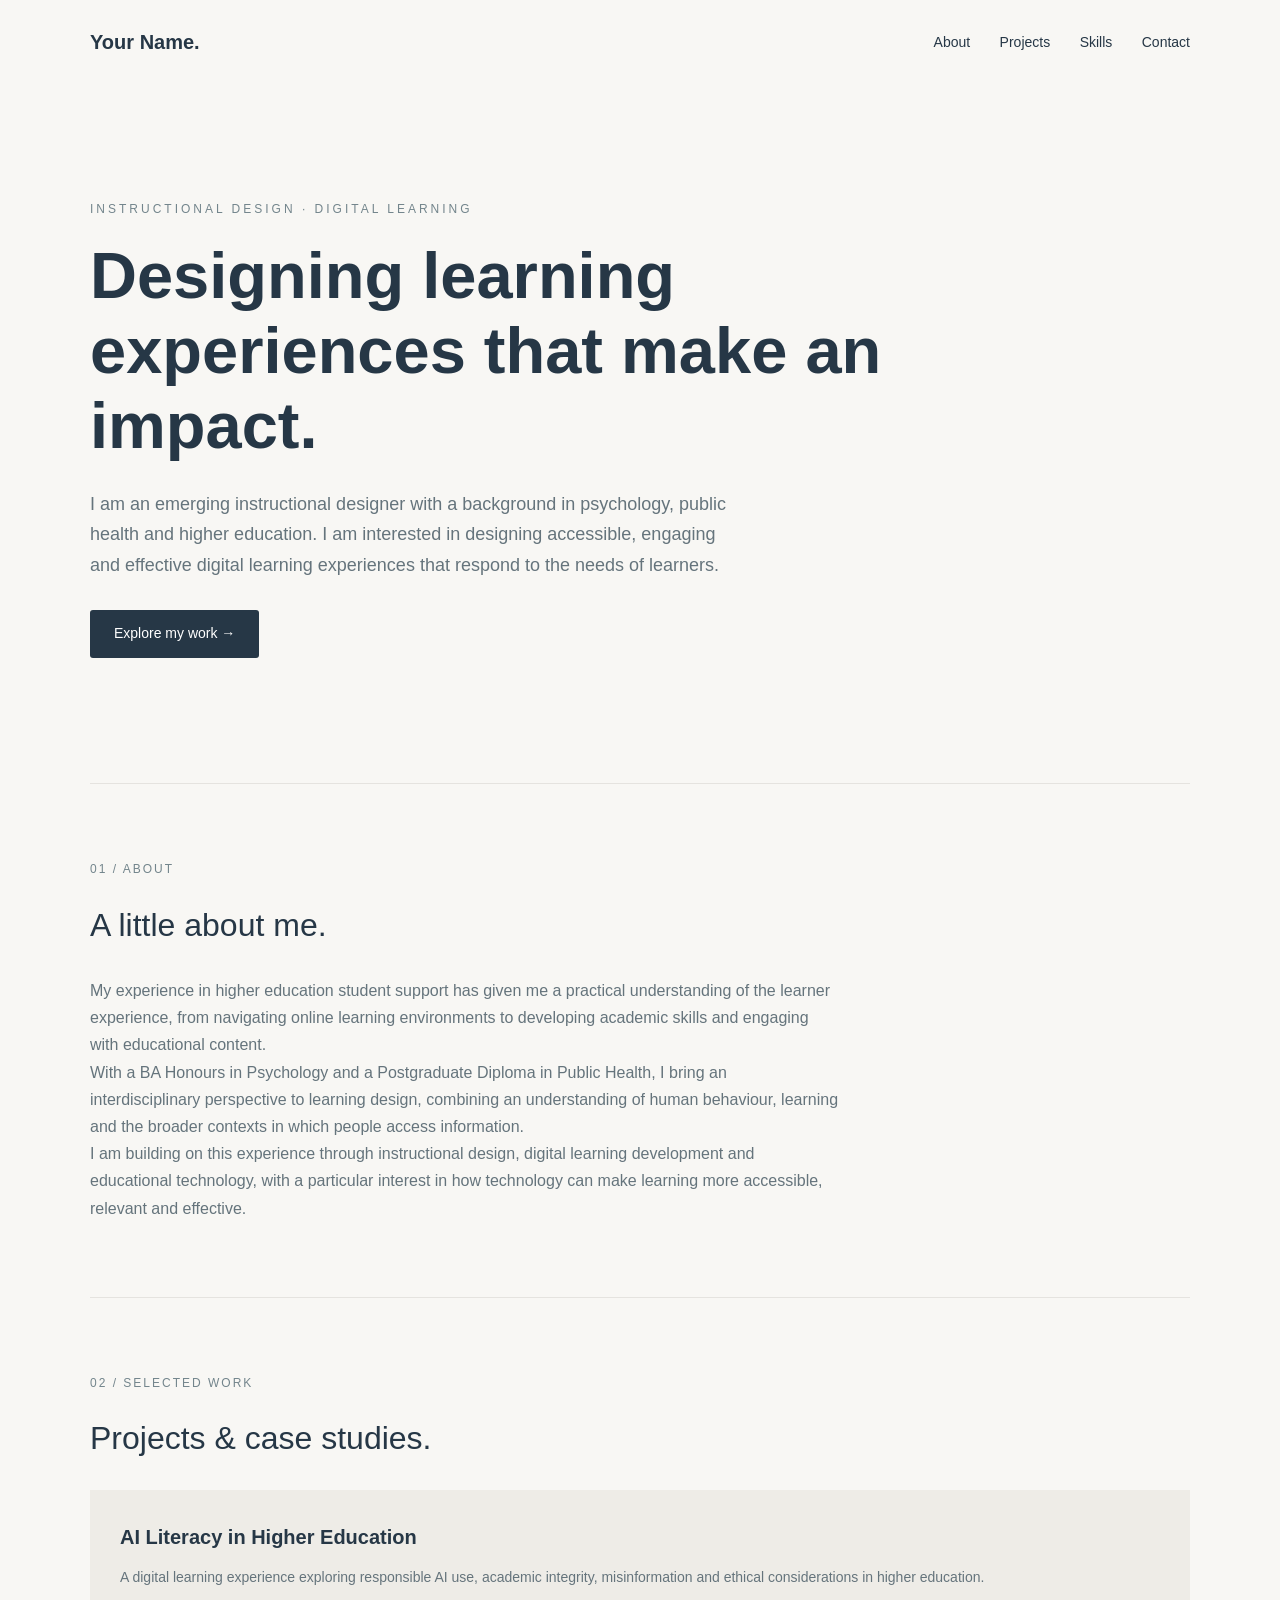
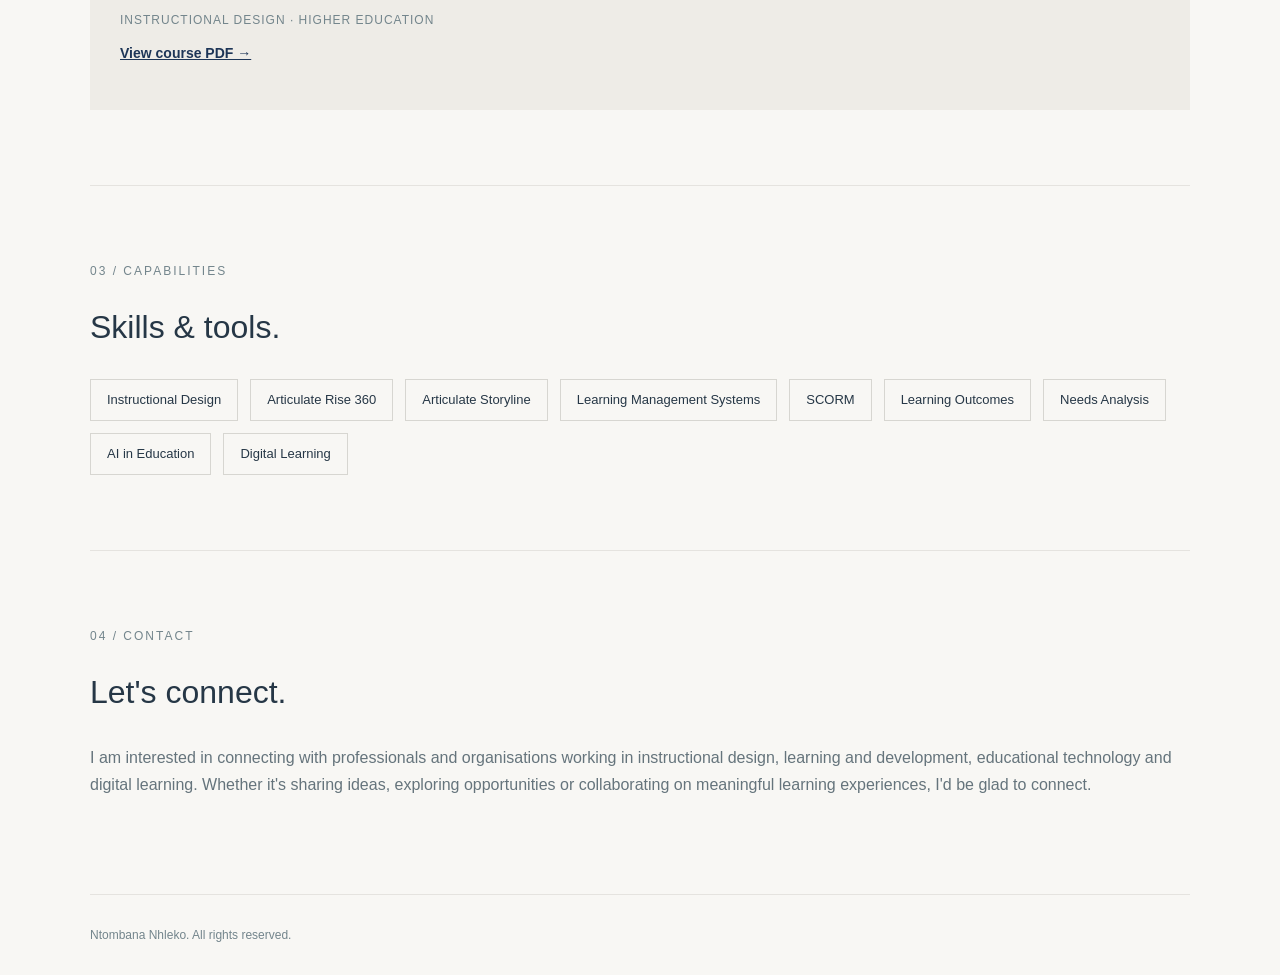
==== commit 0329fed2: "Update portfolio content and About section" ====
--- a/index.html
+++ b/index.html
@@ -140,7 +140,7 @@
             text-transform: uppercase;
             letter-spacing: 1px;
         }
-        
+
 .project a {
     display: inline-block;
     margin-top: 10px;
@@ -219,9 +219,7 @@
             <h1>Designing learning experiences that make an impact.</h1>
 
             <p>
-                I am an emerging instructional and learning designer
-                interested in creating meaningful, accessible and
-                engaging digital learning experiences.
+               I am an emerging instructional designer with a background in psychology, public health and higher education. I am interested in designing accessible, engaging and effective digital learning experiences that respond to the needs of learners.
             </p>
 
             <a href="#work" class="button">Explore my work →</a>
@@ -234,18 +232,25 @@
 
             <div class="about-text">
                 <p>
-                    With a background in psychology, public health and
-                    higher education student support, I bring an
-                    understanding of how people learn, engage with
-                    information and navigate educational environments.
-                </p>
-                <br>
-                <p>
-                    I am developing my practice in instructional design,
-                    digital learning and educational technology, with
-                    an interest in using technology to create effective
-                    and inclusive learning experiences.
-                </p>
+    My experience in higher education student support has given me
+    a practical understanding of the learner experience, from
+    navigating online learning environments to developing academic
+    skills and engaging with educational content.
+</p>
+
+<p>
+    With a BA Honours in Psychology and a Postgraduate Diploma in
+    Public Health, I bring an interdisciplinary perspective to
+    learning design, combining an understanding of human behaviour,
+    learning and the broader contexts in which people access information.
+</p>
+
+<p>
+    I am building on this experience through instructional design,
+    digital learning development and educational technology, with
+    a particular interest in how technology can make learning more
+    accessible, relevant and effective.
+</p>
             </div>
         </section>
 
@@ -270,18 +275,6 @@
     </p>
 </div>
 
-                <div class="project">
-                    <h3>Learning Design Case Study</h3>
-                    <p>
-                        A developing case study demonstrating
-                        instructional design principles, learning
-                        objectives, content structuring and
-                        learner-centred design.
-                    </p>
-                    <span>Learning Strategy · Course Design</span>
-                </div>
-
-            </div>
         </section>
 
         <section id="skills">
@@ -308,11 +301,14 @@
             <h2>Let's connect.</h2>
 
             <p>
-                Interested in learning design, educational technology
-                and creating better digital learning experiences.
+                I am interested in connecting with professionals and organisations
+working in instructional design, learning and development,
+educational technology and digital learning.
+
+Whether it's sharing ideas, exploring opportunities or
+collaborating on meaningful learning experiences, I'd be glad to connect.
             </p>
 
-            <p>Professional email and LinkedIn links coming soon.</p>
         </section>
 
         <footer>
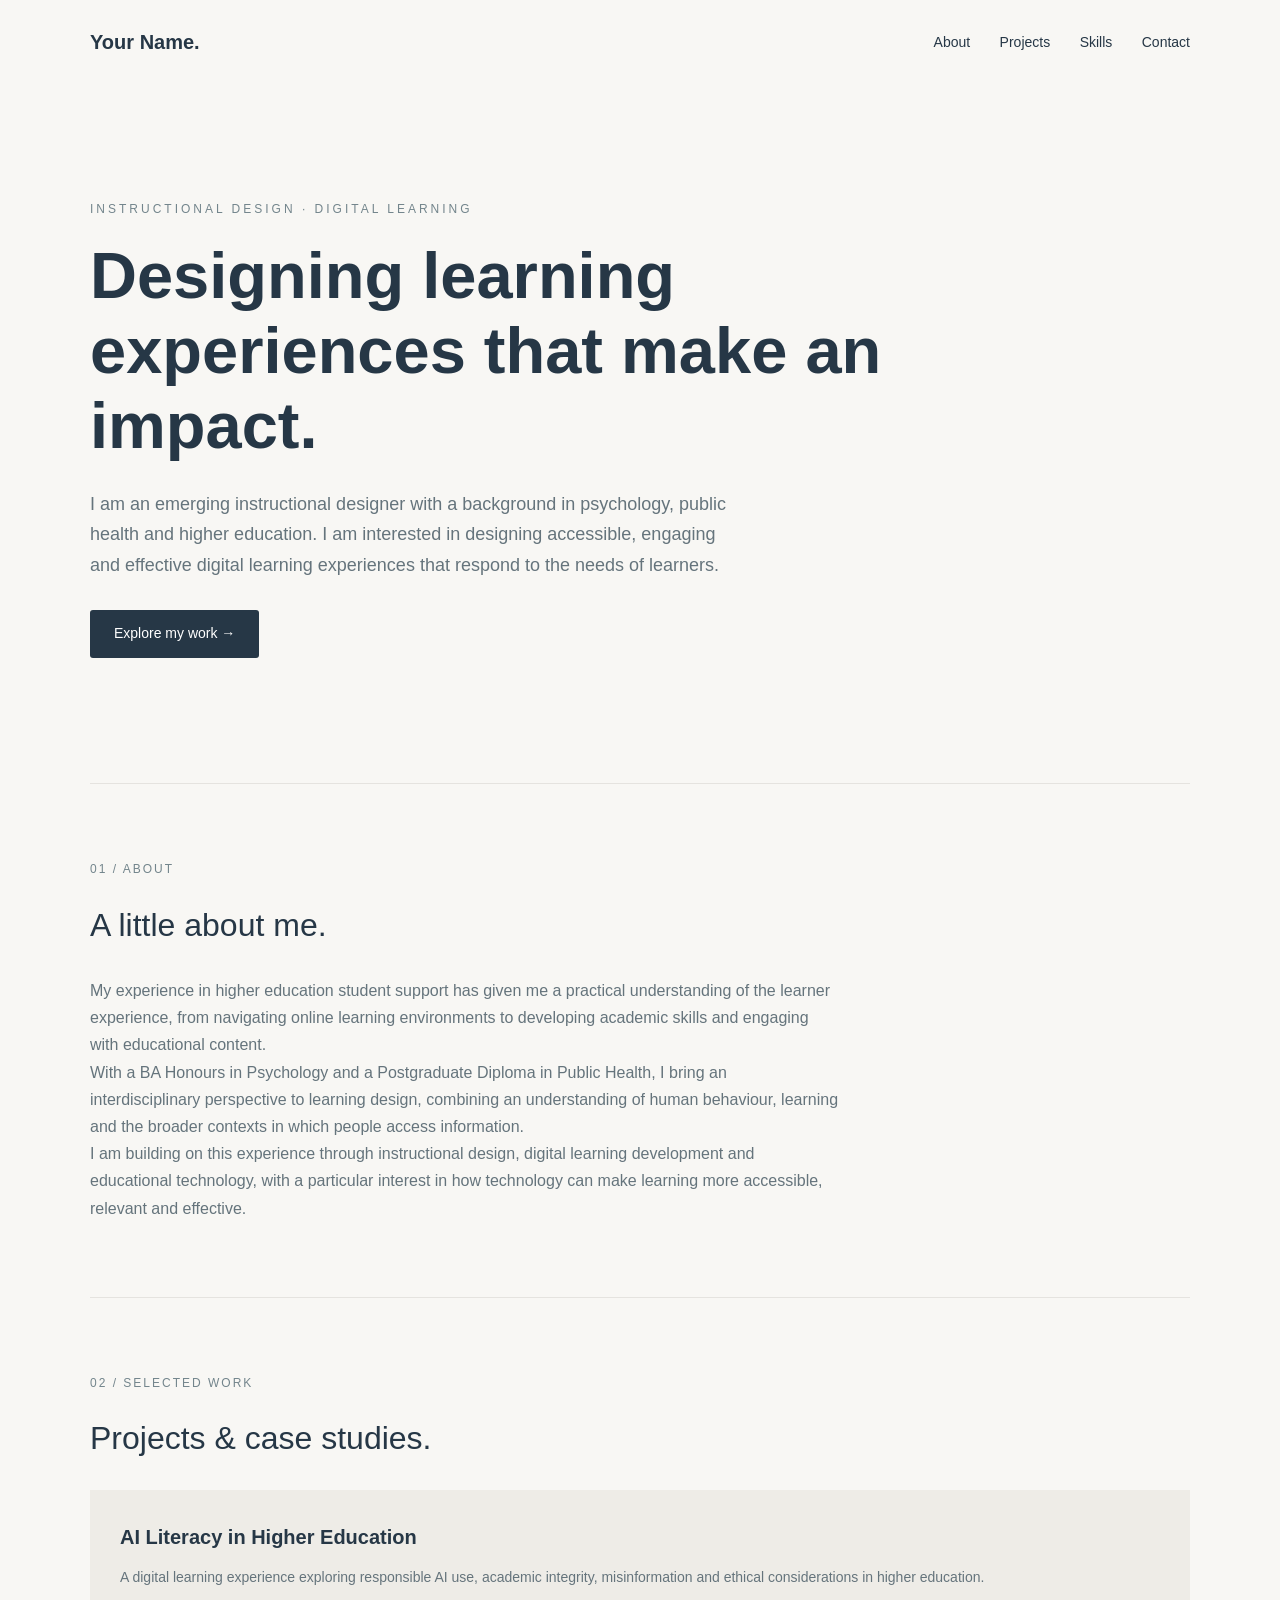
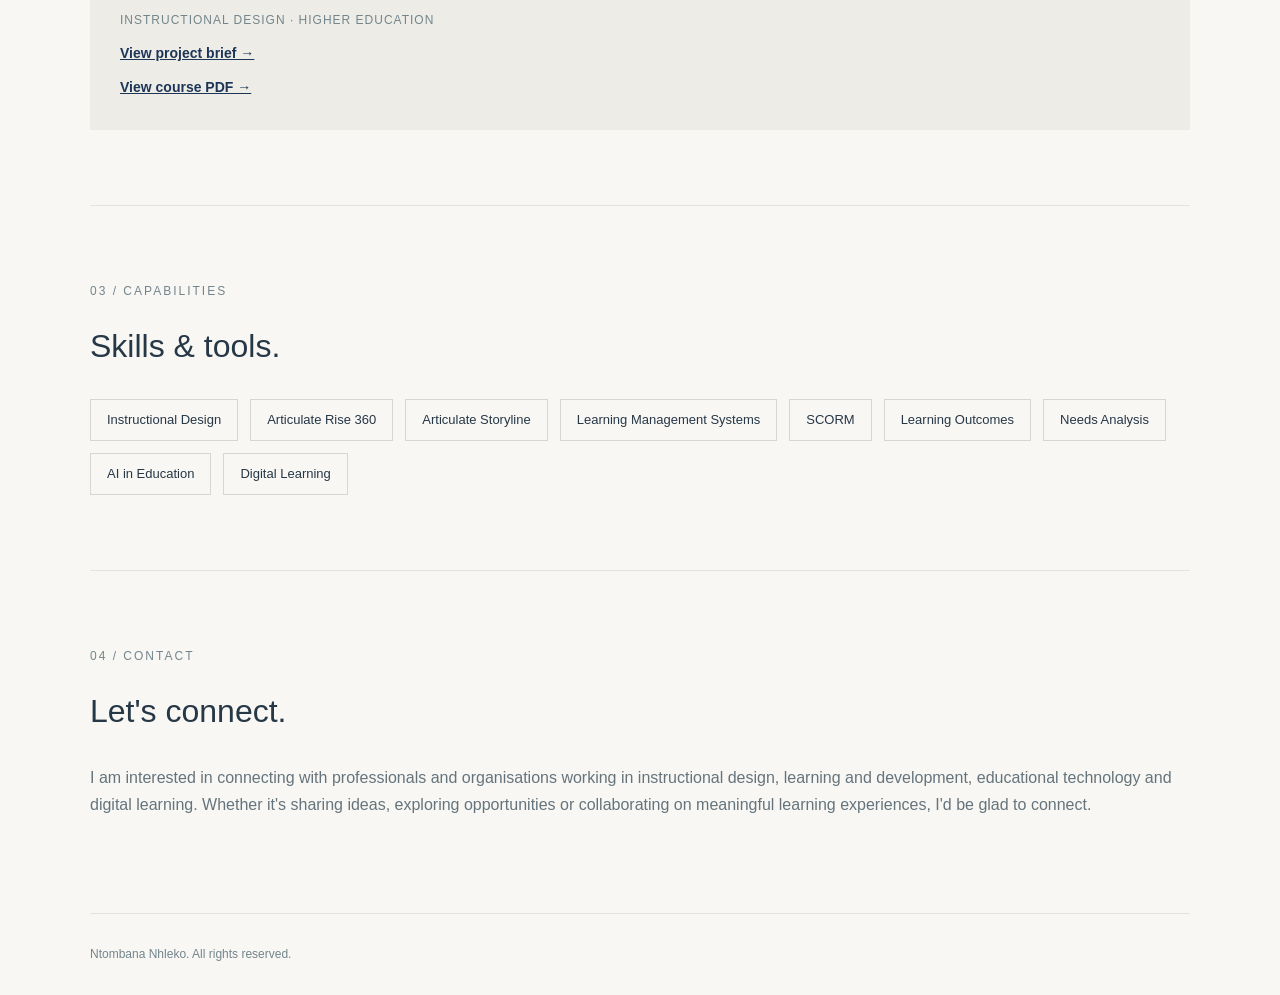
==== commit 1a2f0328: "Add AI Literacy project brief link" ====
--- a/index.html
+++ b/index.html
@@ -262,16 +262,14 @@
             <div class="project">
     <h3>AI Literacy in Higher Education</h3>
     <p>
-        A digital learning experience exploring
-        responsible AI use, academic integrity,
-        misinformation and ethical considerations
+        A digital learning experience exploring responsible AI use,
+        academic integrity, misinformation and ethical considerations
         in higher education.
     </p>
     <span>Instructional Design · Higher Education</span>
     <p>
-        <a href="courses/ai-literacy/AI-Literacy-Course.pdf" target="_blank" rel="noopener noreferrer">
-            View course PDF →
-        </a>
+        <a href="courses/ai-literacy/ AI-Literacy-Course-Brief.pdf" target="_blank" rel="noopener noreferrer">View project brief →</a><br>
+        <a href="courses/ai-literacy/AI-Literacy-Course.pdf" target="_blank" rel="noopener noreferrer">View course PDF →</a>
     </p>
 </div>
 
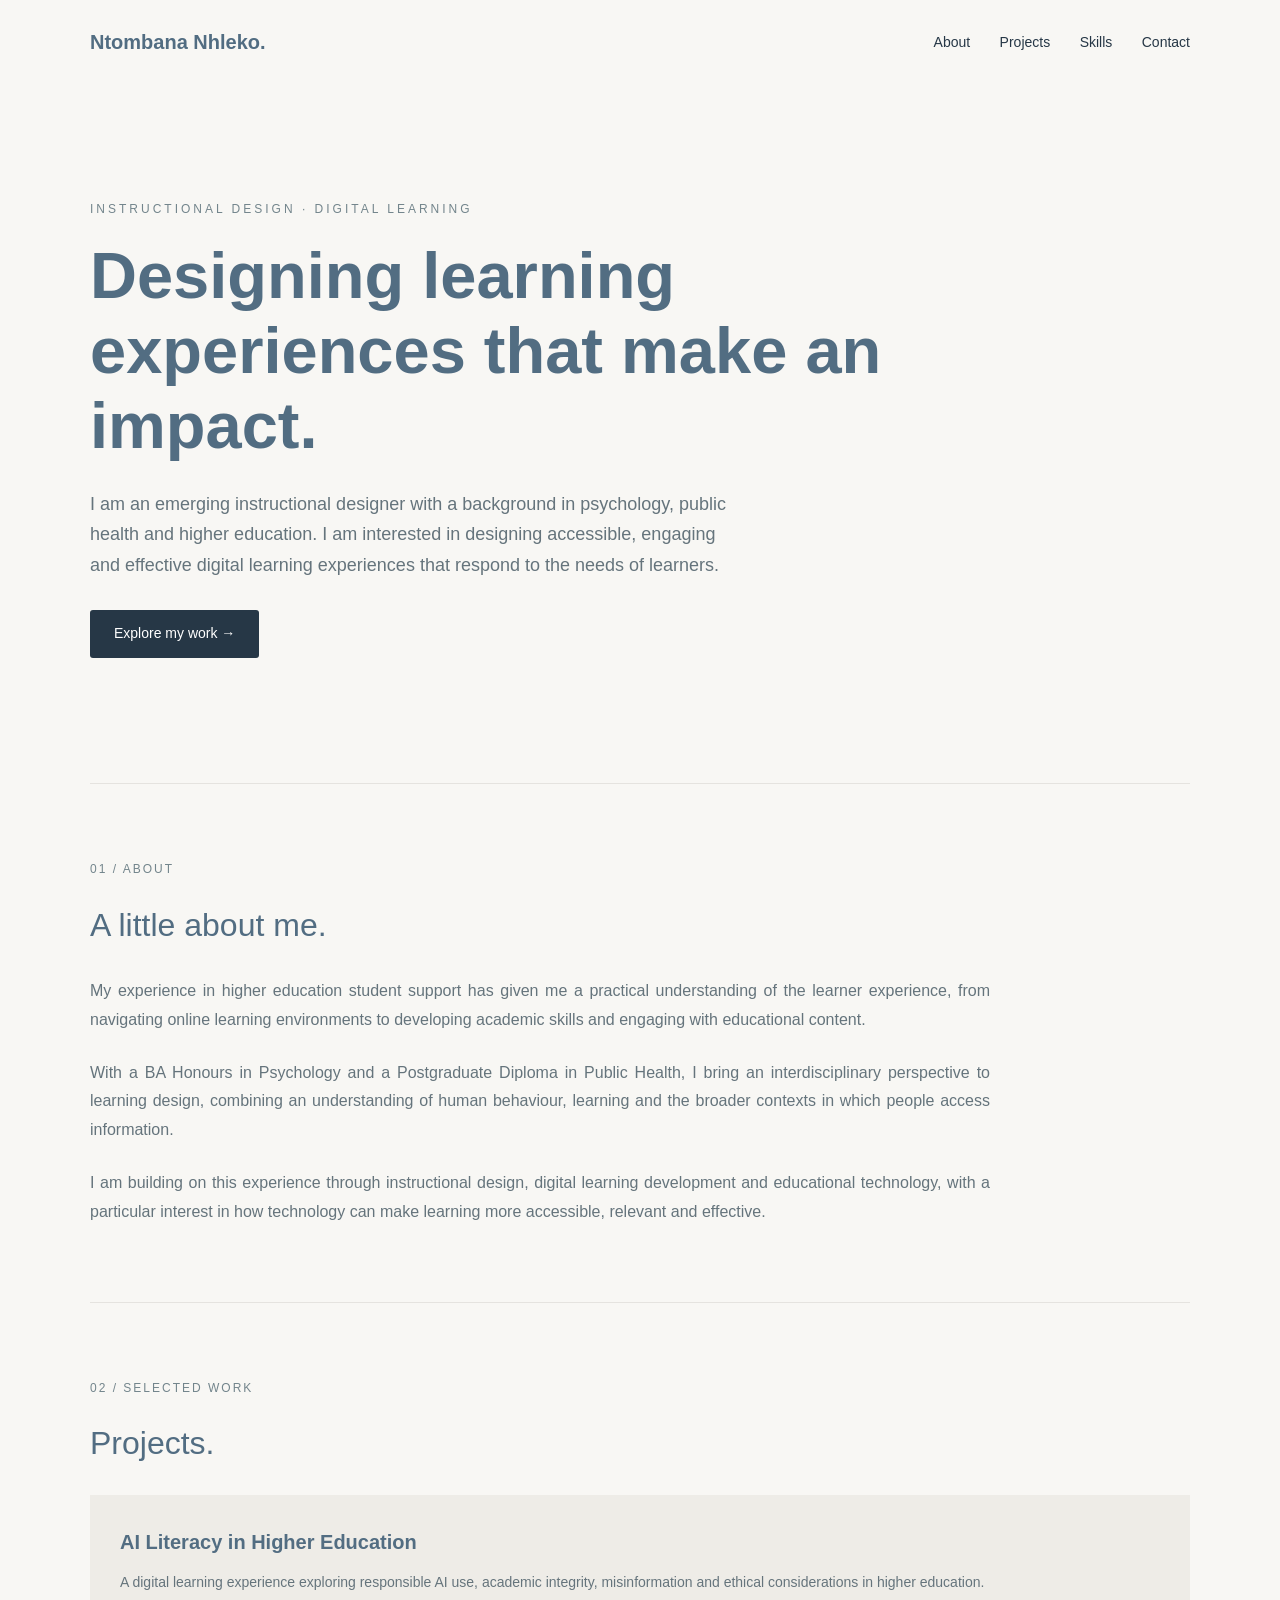
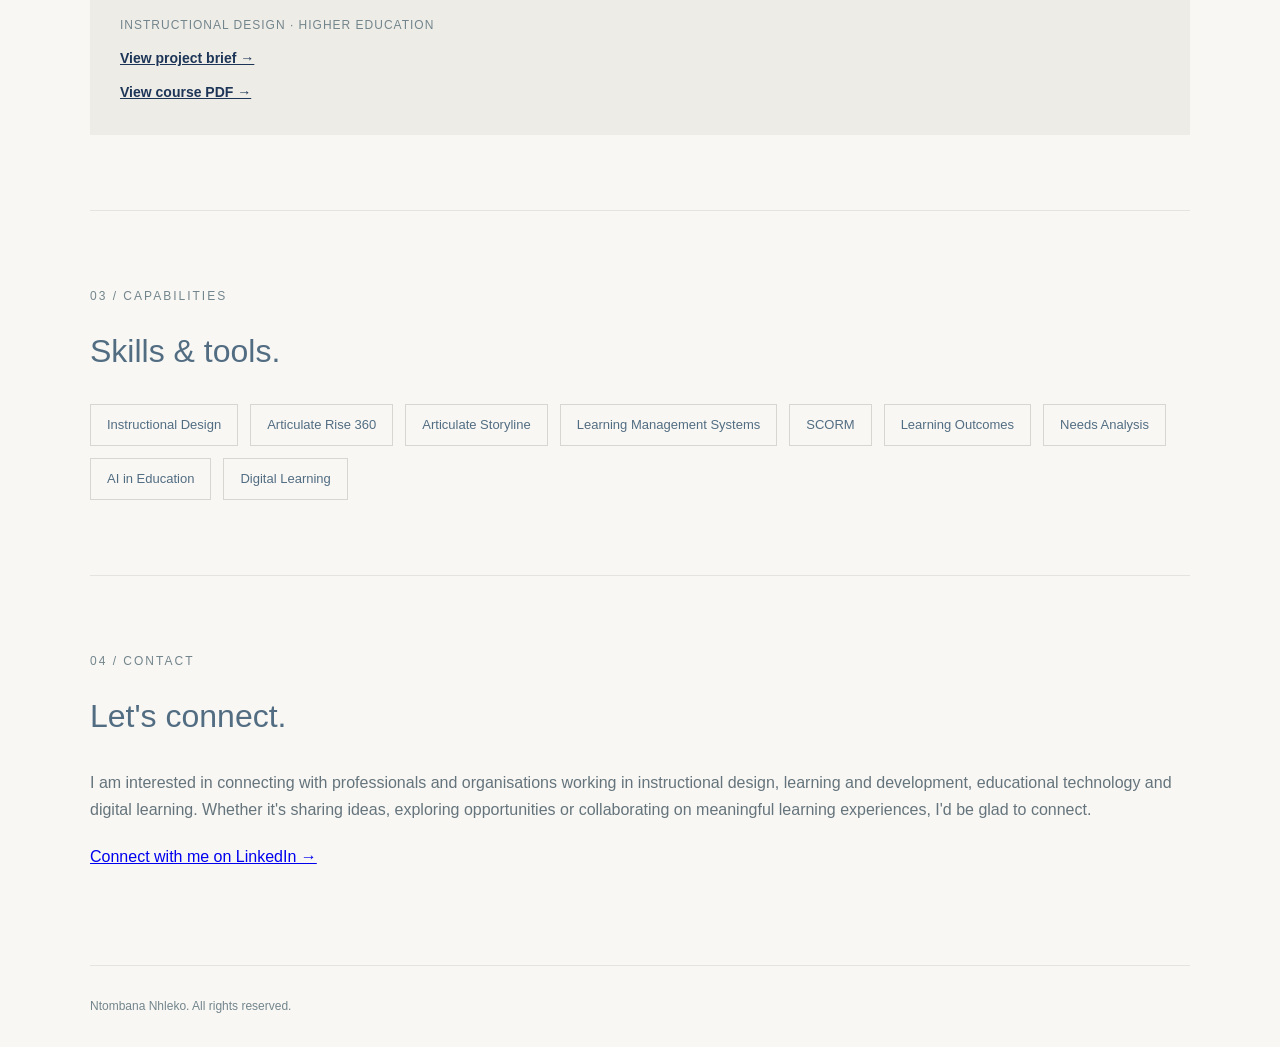
==== commit 4bc75786: "Add LinkedIn profile link" ====
--- a/index.html
+++ b/index.html
@@ -20,7 +20,7 @@
         body {
             font-family: Arial, sans-serif;
             background: #f8f7f4;
-            color: #263746;
+            color: #526D82;
             line-height: 1.7;
         }
 
@@ -51,7 +51,7 @@
 
         .hero {
             padding: 115px 0 125px;
-            max-width: 800px;
+            max-width: 900px;
         }
 
         .eyebrow {
@@ -106,10 +106,19 @@
         }
 
         .about-text {
-            max-width: 750px;
-            color: #65747c;
-        }
-
+     max-width: 900px;
+    color: #65747c;
+    text-align: justify;
+}
+
+.about-text p {
+    line-height: 1.8;
+    margin-bottom: 24px;
+}
+
+.about-text p:last-child {
+    margin-bottom: 0;
+}
         .projects {
             display: grid;
             grid-template-columns: repeat(2, 1fr);
@@ -130,6 +139,7 @@
         .project p {
             color: #65747c;
             font-size: 14px;
+            text-align: justify;
         }
 
         .project span {
@@ -204,7 +214,7 @@
     <div class="container">
 
         <nav>
-            <div class="logo">Your Name.</div>
+            <div class="logo">Ntombana Nhleko.</div>
             <div>
                 <a href="#about">About</a>
                 <a href="#work">Projects</a>
@@ -257,7 +267,7 @@
         <section id="work">
             <div class="section-label">02 / Selected work</div>
 
-            <h2>Projects & case studies.</h2>
+            <h2>Projects.</h2>
 
             <div class="project">
     <h3>AI Literacy in Higher Education</h3>
@@ -306,6 +316,12 @@
 Whether it's sharing ideas, exploring opportunities or
 collaborating on meaningful learning experiences, I'd be glad to connect.
             </p>
+            
+            <p>
+    <a href="https://www.linkedin.com/in/ntombana-nqobile-n-19a044164/" target="_blank" rel="noopener noreferrer">
+        Connect with me on LinkedIn →
+    </a>
+</p>
 
         </section>
 
